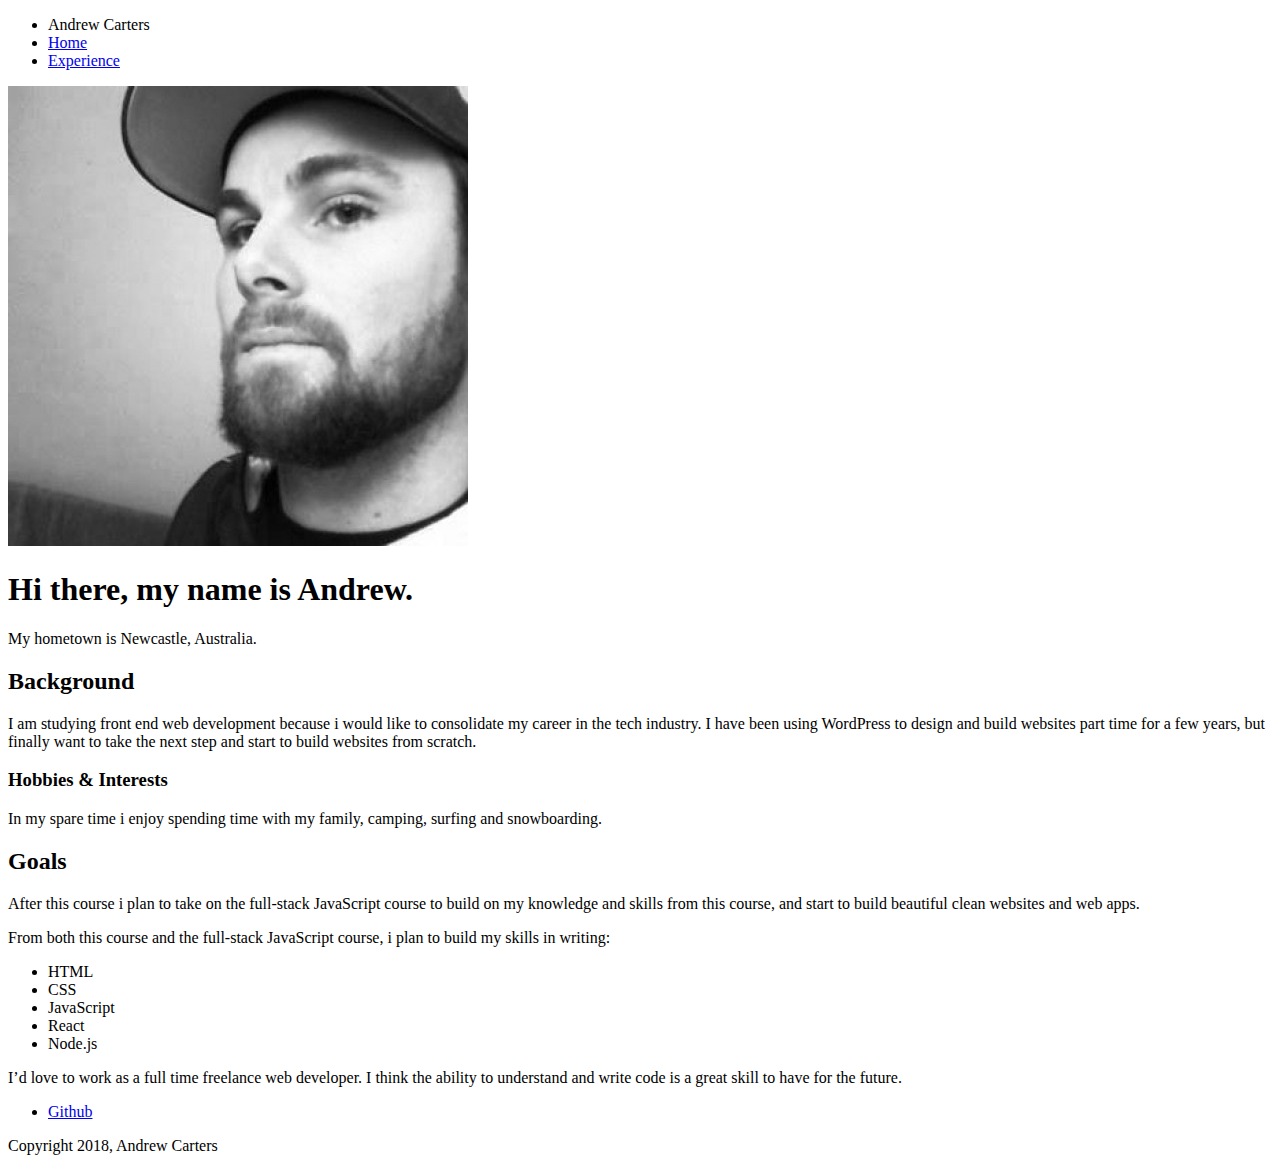
==== index.html @ ef58fff4 "Add index.html" ====
<!doctype html>
<html lang="en">
<head>
  <meta charset="utf-8">
  <title>Andrew Carters Profile</title>
  <meta name="viewport" content="width=device-width, initial-scale=1.0">
  <link rel="icon" href="images/ac-favicon.png" sizes="16x16" type="image/png">
  <link rel="stylesheet" href="styles.css">
  <link href="https://fonts.googleapis.com/css?family=Muli%7CRoboto:400,300,500,700,900" rel="stylesheet"></head>
  <body>

    <div class="main-nav">
        <ul class="nav">
          <li class="name">Andrew Carters</li>
          <li><a href="index.html">Home</a></li>
          <li><a href="experience.html">Experience</a></li>
        </ul>
    </div>

    <header>
      <img src="images/acbio.jpeg" alt="Picture of Andrew Carters" class="profile-image">
      <h1 class="tag name">Hi there, my name is Andrew.</h1>
      <p class="tag location">My hometown is Newcastle, Australia.</p>
    </header>

    <main class="flex">
      <div class="card">
        <h2>Background</h2>
        <p>I am studying front end web development because i would like to consolidate my career in the tech industry. I have been using WordPress to design and build websites part time for a few years, but finally want to take the next step and start to build websites from scratch.</p>
        <h3>Hobbies &amp; Interests</h3>
        <p>In my spare time i enjoy spending time with my family, camping, surfing and snowboarding.</p>
      </div>

      <div class="card">
        <h2>Goals</h2>
        <p>After this course i plan to take on the full-stack JavaScript course to build on my knowledge and skills from this course, and start to build beautiful clean websites and web apps.</p>
        <p>From both this course and the full-stack JavaScript course, i plan to build my skills in writing:</p>
        <ul class="skills">
          <li>HTML</li>
          <li>CSS</li>
          <li>JavaScript</li>
          <li>React</li>
          <li>Node.js</li>
        </ul>
        <p>I’d love to work as a full time freelance web developer. I think the ability to understand and write code is a great skill to have for the future.</p>
      </div>

    </main>
    <footer>
      <ul>
        <li><a href="https://github.com/akcarters" class="social github" target="_blank">Github</a></li>
      </ul>
      <p class="copyright">Copyright 2018, Andrew Carters</p>
    </footer>
  </body>
  </html>
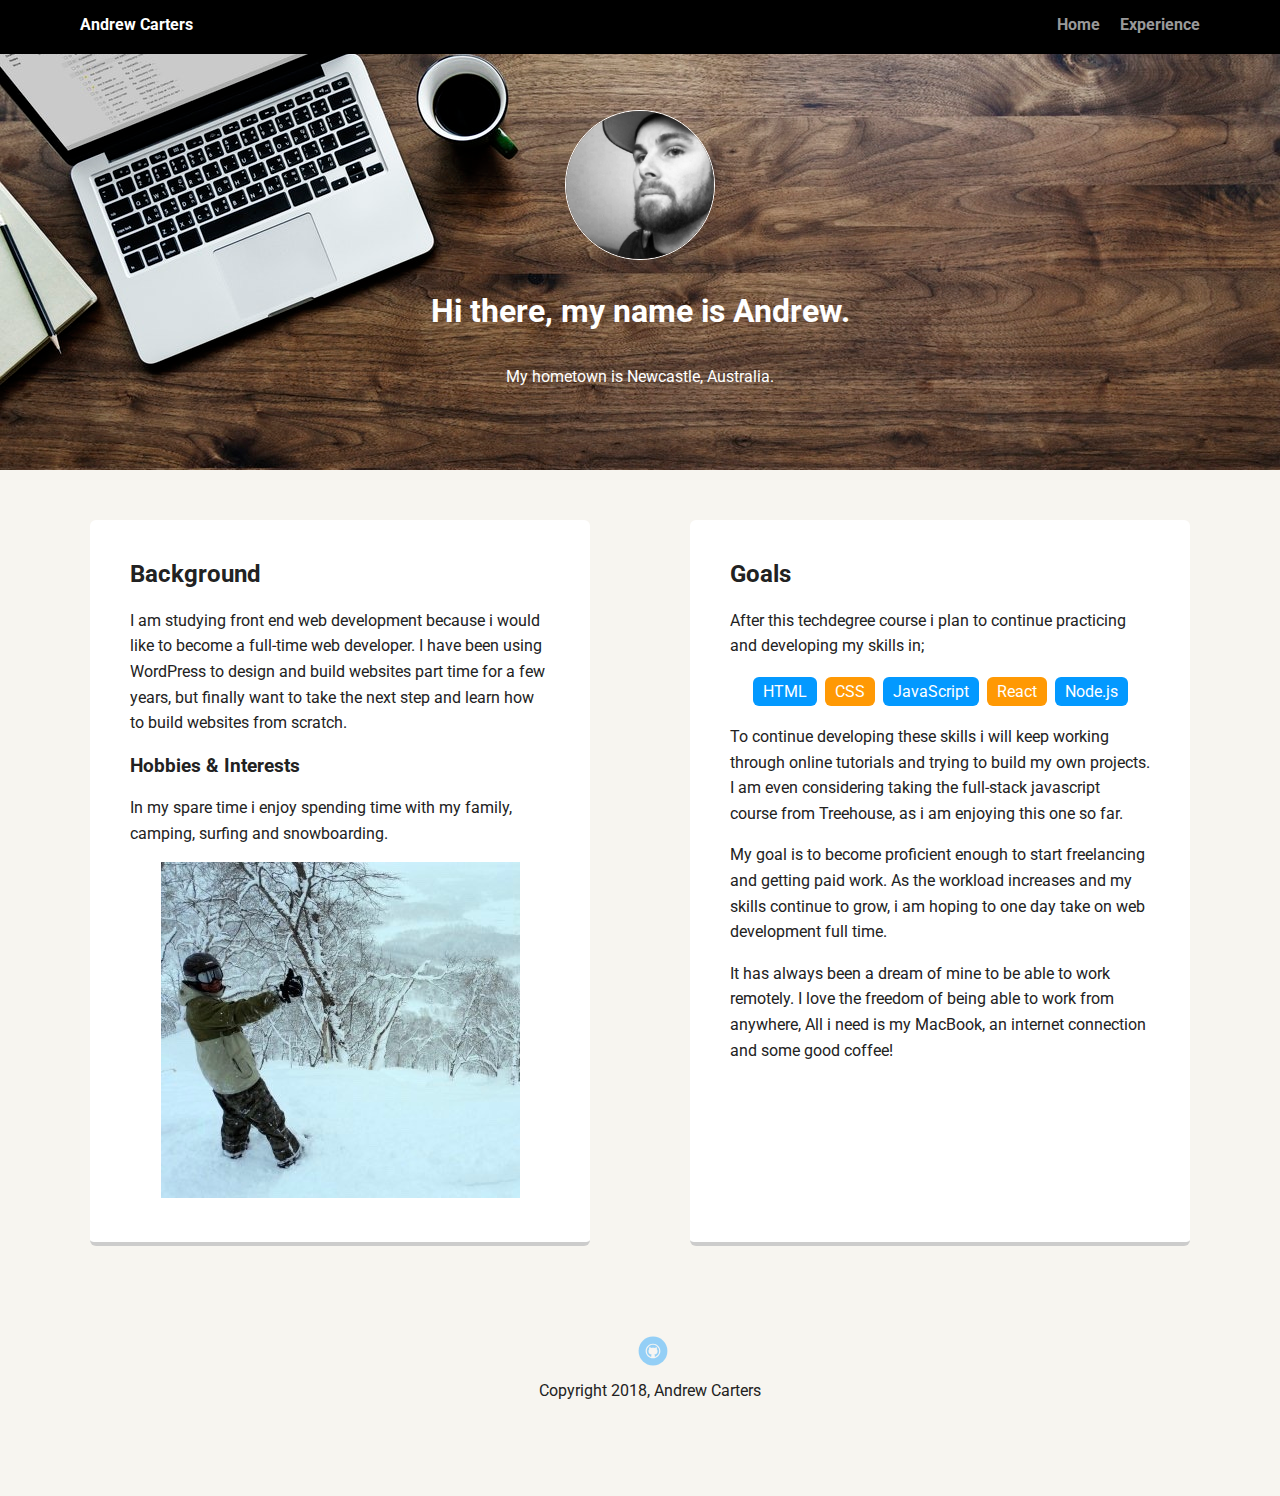
==== commit 08750978: "Final edits and extra credit tasks" ====
--- a/index.html
+++ b/index.html
@@ -26,15 +26,17 @@
     <main class="flex">
       <div class="card">
         <h2>Background</h2>
-        <p>I am studying front end web development because i would like to consolidate my career in the tech industry. I have been using WordPress to design and build websites part time for a few years, but finally want to take the next step and start to build websites from scratch.</p>
+        <p>I am studying front end web development because i would like to become a full-time web developer. I have been using WordPress to design and build websites part time for a few years, but finally want to take the next step and learn how to build websites from scratch.</p>
         <h3>Hobbies &amp; Interests</h3>
         <p>In my spare time i enjoy spending time with my family, camping, surfing and snowboarding.</p>
+        <div class="image-container">
+          <img src="images/ac-japan-snow.jpg" alt="Andrew snowboarding in Japan">
+        </div>
       </div>
 
       <div class="card">
         <h2>Goals</h2>
-        <p>After this course i plan to take on the full-stack JavaScript course to build on my knowledge and skills from this course, and start to build beautiful clean websites and web apps.</p>
-        <p>From both this course and the full-stack JavaScript course, i plan to build my skills in writing:</p>
+        <p>After this techdegree course i plan to continue practicing and developing my skills in;</p>
         <ul class="skills">
           <li>HTML</li>
           <li>CSS</li>
@@ -42,7 +44,9 @@
           <li>React</li>
           <li>Node.js</li>
         </ul>
-        <p>I’d love to work as a full time freelance web developer. I think the ability to understand and write code is a great skill to have for the future.</p>
+        <p>To continue developing these skills i will keep working through online tutorials and trying to build my own projects. I am even considering taking the full-stack javascript course from Treehouse, as i am enjoying this one so far.</p>
+        <p>My goal is to become proficient enough to start freelancing and getting paid work. As the workload increases and my skills continue to grow, i am hoping to one day take on web development full time.</p>
+        <p>It has always been a dream of mine to be able to work remotely. I love the freedom of being able to work from anywhere, All i need is my MacBook, an internet connection and some good coffee!</p>
       </div>
 
     </main>
--- a/styles.css
+++ b/styles.css
@@ -0,0 +1,212 @@
+/* Global Layout Set-up */
+* {
+  box-sizing: border-box;
+}
+
+body {
+  margin: 0;
+  padding: 0;
+  text-align: center;
+  font-family: 'Roboto', sans-serif;
+  color: #222;
+  background: #f7f5f0;
+}
+/* Link Styles */
+
+a {
+  text-decoration: none;
+  color: #999;
+}
+a:hover {
+  color: #6633ff;
+}
+
+/* Section Styles */
+
+.main-nav {
+  width: 100%;
+  background: black;
+  min-height: 30px;
+  padding: 10px;
+  position: fixed;
+  text-align: center;
+}
+.nav {
+  display: flex;
+  justify-content: space-around;
+  font-weight: 700;
+  list-style-type: none;
+  margin: 0 auto;
+  padding: 0;
+}
+
+.nav .name {
+    display: block;
+    margin-right: auto;
+    color: white;
+}
+.nav li {
+  padding: 5px 10px 10px 10px;
+}
+.nav a {
+  transition: all .5s;
+}
+.nav a:hover {
+  color: white
+}
+
+header {
+  text-align: center;
+  background: url('images/acweb-background.jpeg') no-repeat top center ;
+  background-size: cover;
+  overflow: hidden;
+  padding-top: 60px;
+}
+header {
+  line-height: 1.5;
+}
+header .profile-image {
+  margin-top: 50px;
+  width: 150px;
+  height: 150px;
+  border-radius: 50%;
+  border: 1px solid white;
+  transition: all .5s;
+}
+header .profile-image:hover {
+  transform: scale(1.2) rotate(5deg);
+}
+.tag {
+  color: white;
+  padding: 10px;
+  border-radius: 5px;
+  display: table;
+  margin: 10px auto;
+}
+.location {
+  color: white;
+}
+.card {
+  margin: 30px;
+  padding: 20px 40px 40px;
+  max-width: 500px;
+  text-align: left;
+  background: #fff;
+  border-bottom: 4px solid #ccc;
+  border-radius: 6px;
+  transition: all .5s;
+}
+.card:hover {
+  border-color: #0399ff;
+}
+
+.image-container {
+  text-align: center;
+}
+
+ul.skills {
+  padding: 0;
+  text-align: center;
+}
+
+.skills li {
+  border-radius: 6px;
+  display: inline-block;
+  background: #ff9904;
+  color: white;
+  padding: 5px 10px;
+  margin: 2px;
+}
+
+.skills li:nth-child(odd) {
+  background: #0399ff;
+}
+
+footer {
+  width: 100%;
+  min-height: 30px;
+  padding: 20px 0 40px 20px;
+}
+
+footer .copyright {
+  top: -8px;
+  font-size: .75em;
+}
+
+footer ul {
+  list-style-type: none;
+  margin: 0;
+  padding: 0;
+}
+
+footer ul li {
+  display: inline-block;
+}
+
+a.social {
+  display: inline-block;
+  text-indent: -9999px;
+  margin-left: 5px;
+  width: 30px;
+  height: 30px;
+  background-size: 30px 30px;
+  opacity: .4;
+  transition: all .5s;
+}
+a.twitter {
+  background-image: url(images/twitter.svg);
+}
+a.linkedin {
+  background-image: url(images/linkedin.svg);
+}
+a.github {
+  background-image: url(images/github.svg);
+}
+a.social:hover {
+  opacity: 1;
+}
+.clearfix {
+  clear: both;
+}
+
+.spacer {
+  height: 50px;
+}
+
+/* Styles for larger screens */
+@media screen and (min-width: 720px) {
+
+  .flex {
+      display: -ms-flexbox;      /* TWEENER - IE 10 */
+      display: flex;
+      max-width: 1200px;
+      -ms-flex-pack: distribute;
+      justify-content: space-around;
+      margin: 0 auto;
+  }
+
+  header {
+    min-height: 470px;
+  }
+
+  .nav {
+    max-width: 1200px;
+    padding: 0 30px;
+  }
+
+
+  main {
+    padding-top: 20px;
+  }
+
+  main p {
+    line-height: 1.6em;
+  }
+
+  footer {
+    font-size: 1.3em;
+    max-width: 1200px;
+    margin: 40px auto;
+  }
+
+}
